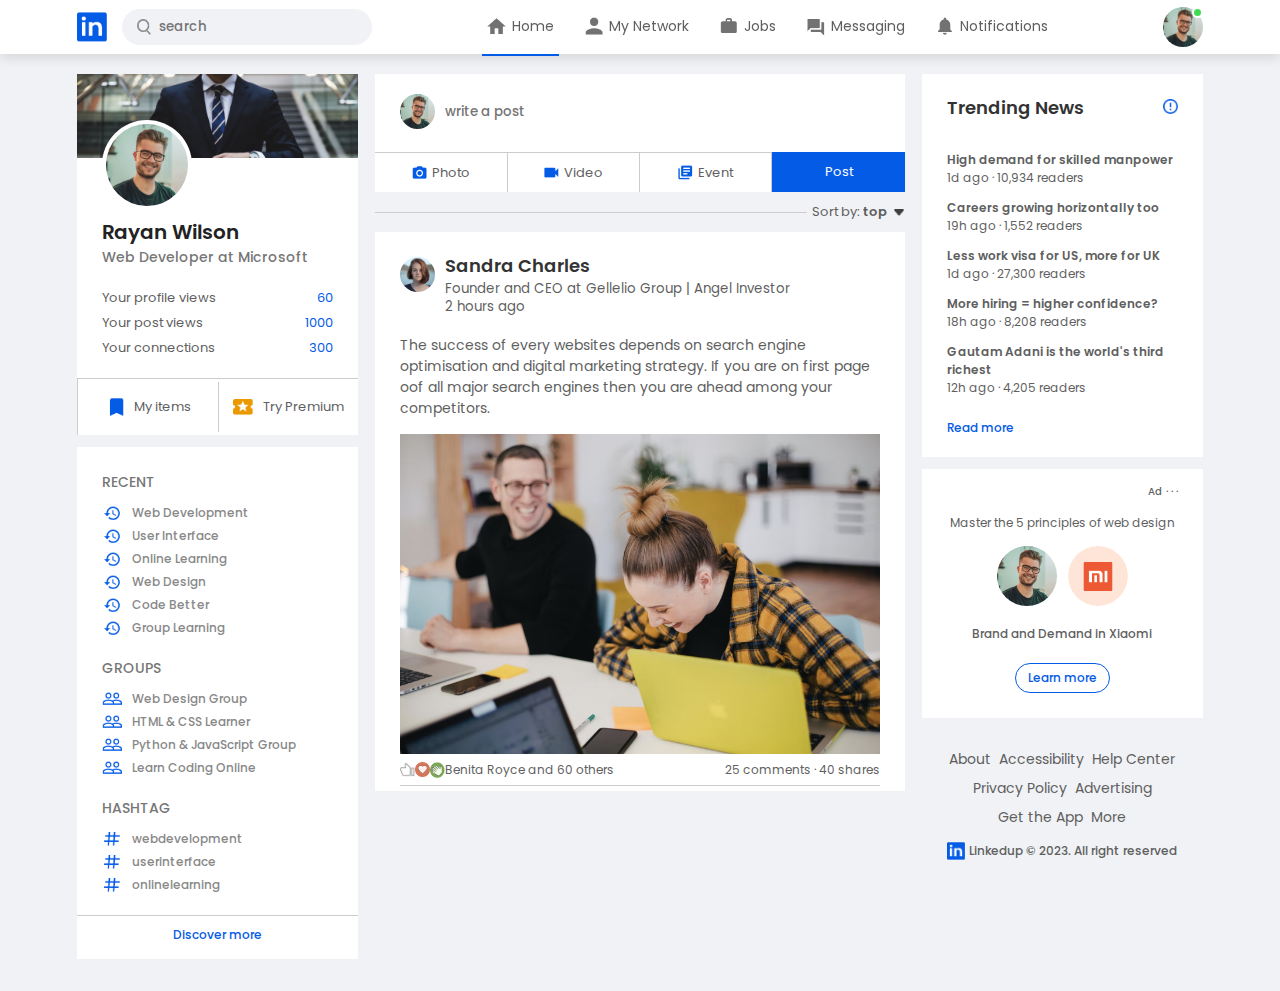
==== index.html @ 4fb8653b "contribute" ====
<!DOCTYPE html>
<html lang="en">
<head>
 <meta charset="UTF-8">
 <meta name="viewport" content="width=device-width, initial-scale=1.0">
 <link rel="stylesheet" href="/css/style.css">
 <link rel="preconnect" href="https://fonts.googleapis.com">
<link rel="preconnect" href="https://fonts.gstatic.com" crossorigin>
<link href="https://fonts.googleapis.com/css2?family=Poppins:wght@200;300;400;600;700&display=swap" rel="stylesheet">
 <title>Linkedin-Clone</title>
</head>
<body>
 <!-- || Nav Start -->
 <nav class="navbar">
  <div class="navbar-left">
   <a href="index.html" class="logo"><img src="/images/logo.png"></a>

   <div class="search-box">
    <img src="/images/search.png">
    <input type="text" placeholder="search">
   </div>

  </div>
  <div class="navbar-center">
   <ul>
    <li><a href="#" class="active-link"><img src="/images/home.png"><span>Home</span></a></li>
    <li><a href="#"><img src="/images/network.png"><span>My Network</span></a></li>
    <li><a href="#"><img src="/images/jobs.png"><span>Jobs</span></a></li>
    <li><a href="#"><img src="/images/message.png"><span>Messaging</span></a></li>
    <li><a href="#"><img src="/images/notification.png"><span>Notifications</span></a></li>
   </ul>
  </div>
  <div class="navbar-right">
   <div class="online">
    <img src="/images/user-1.png" class="nav-profile-img">
   </div>
  </div>
 </nav>
 <!-- || Navbar close -->


 <!-- || container start -->
 <div class="container">

  <!-- || left-sidebar -->
  <div class="left-sidebar">
   <div class="sidebar-profile-box">
    <img src="/images/cover-pic.png" width="100%">
    <div class="sidebar-profile-info">
     <img src="/images/user-1.png">
     <h1>Rayan Wilson</h1>
     <h3>Web Developer at Microsoft</h3>
     <ul>
      <li>Your profile views<span>60</span></li>
      <li>Your post views<span>1000</span></li>
      <li>Your connections<span>300</span></li>
     </ul>
    </div>

    <div class="sidebar-profile-link">
     <a href="#"><img src="/images/items.png">My items</a>
     <a href="#"><img src="/images/premium.png">Try Premium</a>
    </div>

   </div>

   <div class="sidebar-activity">
    <h3>RECENT</h3>
    <a href="#"><img src="/images/recent.png">Web Development</a>
    <a href="#"><img src="/images/recent.png">User Interface</a>
    <a href="#"><img src="/images/recent.png">Online Learning</a>
    <a href="#"><img src="/images/recent.png">Web Design</a>
    <a href="#"><img src="/images/recent.png">Code Better</a>
    <a href="#"><img src="/images/recent.png">Group Learning</a>
    <h3>GROUPS</h3>
    <a href="#"><img src="/images/group.png">Web Design Group</a>
    <a href="#"><img src="/images/group.png">HTML & CSS Learner</a>
    <a href="#"><img src="/images/group.png">Python & JavaScript Group</a>
    <a href="#"><img src="/images/group.png">Learn Coding Online</a>
    <h3>HASHTAG</h3>
    <a href="#"><img src="/images/hashtag.png">webdevelopment</a>
    <a href="#"><img src="/images/hashtag.png">userinterface</a>
    <a href="#"><img src="/images/hashtag.png">onlinelearning</a>
    <div class="discover-more-link">
     <a href="#">Discover more</a>
    </div>
   </div>



  </div>

  <!-- || main-content -->
  <div class="main-content">

   <div class="create-post">
    <div class="create-post-input">
     <img src="/images/user-1.png">
     <textarea rows="2" placeholder="write a post"></textarea>
    </div>
    <div class="create-post-links">
     <li><img src="/images/photo.png">Photo</li>
     <li><img src="/images/video.png">Video</li>
     <li><img src="/images/event.png">Event</li>
     <li>Post</li>
    </div>
   </div>
   <div class="sort-by">
    <hr>
    <p>Sort by: <span>top <img src="/images/down-arrow.png" alt=""></span></p>
   </div>

   <div class="post">
    <div class="post-author">
     <img src="/images/user-3.png">
     <div>
      <h1>Sandra Charles</h1>
      <small>Founder and CEO at Gellelio Group | Angel Investor</small>
      <small>2 hours ago</small>
     </div>
    </div>
    <p>The success of every websites depends on search engine optimisation and digital marketing strategy. If you are on first page oof all major search engines then you are ahead among your competitors.</p>
    <img src="/images/post-image-1.png" width="100%">

    <div class="post-stats">
     <div>
      <img src="/images/thumbsup.png">
      <img src="/images/love.png">
      <img src="/images/clap.png">
      <span class="liked-users">Benita Royce and 60 others</span>
     </div>
     <div>
      <span>25 comments &middot; 40 shares</span>
     </div>
    </div>

   </div>


  </div>

  <!-- || right-sidebar -->
  <div class="right-sidebar">
   <div class="sidebar-news">
    <img src="/images/more.png" class="info-icon">
    <h3>Trending News</h3>
    <a href="#">High demand for skilled manpower</a>
    <span>1d ago &middot; 10,934 readers</span>

    <a href="#">Careers growing horizontally too</a>
    <span>19h ago &middot; 1,552 readers</span>

    <a href="#">Less work visa for US, more for UK</a>
    <span>1d ago &middot; 27,300 readers</span>

    <a href="#">More hiring = higher confidence?</a>
    <span>18h ago &middot; 8,208 readers</span>

    <a href="#">Gautam Adani is the world's third richest</a>
    <span>12h ago &middot; 4,205 readers</span>
    <a href="#" class="read-more-link">Read more</a>
   </div>

   <div class="sidebar-ad">
    <small>Ad &middot; &middot; &middot;</small>
    <p>Master the 5 principles of web design</p>
    <div>
     <img src="/images/user-1.png">
     <img src="/images/mi-logo.png">
    </div>
    <b>Brand and Demand in Xiaomi</b>
    <a href="#" class="ad-link">Learn more</a>
   </div>

   <div class="sidebar-useful-links">
    <a href="#">About</a>
    <a href="#">Accessibility</a>
    <a href="#">Help Center</a>
    <a href="#">Privacy Policy</a>
    <a href="#">Advertising</a>
    <a href="#">Get the App</a>
    <a href="#">More</a>

    <div class="copyright-msg">
     <img src="/images/logo.png">
     <p>Linkedup &#169; 2023. All right reserved</p>
    </div>

   </div>

  </div>
 </div>









</body>
</html>
---- css/style.css ----
* {
  margin: 0;
  padding: 0;
  box-sizing: border-box;
  font-family: "poppins", sans-serif;
}

body {
  background: #f0f2f5;
  color: #5f5f5f;
}

a {
  text-decoration: none;
  color: #5f5f5f;
}

/* || navbar start*/
.navbar {
  display: flex;
  align-items: center;
  justify-content: space-between;
  background: #fff;
  padding: 6px 6%;
  position: sticky;
  top: 0;
  z-index: 100;
  box-shadow: 0 5px 10px rgba(0, 0, 0, 0.1);
}

.logo img {
  width: 30px;
  margin-right: 15px;
  display: block;
}

.navbar-center ul li {
  list-style: none;
  display: inline-flex;
}

.navbar-center ul li a {
  display: flex;
  align-items: center;
  font-size: 14px;
  margin: 5px 8px;
  padding-right: 5px;
  position: relative;
}

.navbar-center ul li a img {
  width: 30px;
}

.navbar-center ul li a::after {
  content: "";
  width: 0;
  height: 2px;
  background: #045be6;
  position: absolute;
  bottom: -15px;
  transition: width 0.3s;
}

.navbar-center ul li a:hover::after,
.navbar-center ul li a.active-link::after {
  width: 100%;
}

.nav-profile-img {
  width: 40px;
  border-radius: 50%;
  display: block;
  cursor: pointer;
  position: relative;
}

.online {
  position: relative;
}

.online::after {
  content: "";
  width: 7px;
  height: 7px;
  border: 2px solid #fff;
  border-radius: 50%;
  right: 0;
  top: 0;
  background: #41db51;
  position: absolute;
}

/* || search */
.search-box {
  background: #f0f2f5;
  width: 250px;
  border-radius: 20px;
  display: flex;
  align-items: center;
  padding: 0 15px;
}

.navbar-left {
  display: flex;
  align-items: center;
}

.search-box img {
  width: 14px;
}

.search-box input {
  width: 100%;
  border: 0;
  outline: none;
  background: transparent;
  padding: 8px;
}
/* || Navbar end*/

/* || container */
.container {
  padding: 20px 6%;
  display: flex;
  flex-wrap: wrap;
  justify-content: space-between;
}

/* || left-sidebar */
.left-sidebar {
  flex-basis: 25%;
  align-self: flex-start;
}

.sidebar-profile-box {
  background: #fff;
}

.sidebar-profile-info {
  padding: 0 25px;
}

.sidebar-profile-info img {
  width: 90px;
  border-radius: 50%;
  background: #fff;
  padding: 4px;
  margin-top: -45px;
}

.sidebar-profile-info h1 {
  font-size: 20px;
  font-weight: 600;
  color: #222;
}

.sidebar-profile-info h3 {
  font-size: 14px;
  font-weight: 500;
  color: #777;
}

.sidebar-profile-info ul {
  list-style: none;
  margin: 20px 0;
}

.sidebar-profile-info ul li {
  width: 100%;
  margin: 5px 0;
  font-size: 13px;
}

.sidebar-profile-info ul li span {
  float: right;
  color: #045be6;
}

.sidebar-profile-link {
  display: flex;
  align-items: center;
  border-top: 1px solid #ccc;
}

.sidebar-profile-link a {
  flex-basis: 50%;
  display: flex;
  align-items: center;
  justify-content: center;
  padding: 15px 0;
  font-size: 13px;
  border-left: 1px solid #ccc;
}

.sidebar-profile-link a::after {
  border-left: 0;
}

.sidebar-profile-link a img {
  width: 20px;
  margin-right: 10px;
}

.sidebar-activity {
  background: #fff;
  padding: 5px 25px;
  margin: 12px 0;
}

.sidebar-activity h3 {
  color: #777;
  font-size: 14px;
  font-weight: 500;
  margin: 20px 0 10px;
}

.sidebar-activity a {
  display: flex;
  align-items: center;
  font-size: 12px;
  font-weight: 500;
  color: #888;
  margin: 3px 0;
}

.sidebar-activity a img {
  width: 20px;
  margin-right: 10px;
}

.discover-more-link {
  border-top: 1px solid #ccc;
  text-align: center;
  margin-top: 20px;
  margin-left: -25px;
  margin-right: -25px;
}

.discover-more-link a {
  color: #045be6;
  display: inline-block;
  margin: 10px 0;
}

/* || right-sidebar */
.right-sidebar {
  flex-basis: 25%;
  align-self: flex-start;
}

.sidebar-news {
  background: #fff;
  padding: 10PX 25PX;
}

.info-icon {
  width: 15px;
  float: right;
  margin-top: 15px;
}

.sidebar-news h3 {
  font-size: 18px;
  font-weight: 600;
  color: #333;
  margin: 10px 0 30px;
}

.sidebar-news a {
  display: block;
  font-size: 12px;
  font-weight: 600;
  margin-top: 10px;
  margin-bottom: -5px;
}

.sidebar-news span {
  font-size: 12px;
}

.sidebar-news .read-more-link {
  color: #045be6;
  font-weight: 500;
  margin: 20px 0 10px;
}

.sidebar-ad {
  background: #fff;
  padding: 15px 25px;
  text-align: center;
  margin: 12px 0;
  font-size: 12px;
}

.sidebar-ad img {
  width: 60px;
  border-radius: 50%;
  margin: 4px;
}
.sidebar-ad small {
  float: right;
  font-weight: 500;
}

.sidebar-ad p {
  margin-top: 30px;
  margin-bottom: 10px;
}
.sidebar-ad b {
  display: block;
  font-weight: 500;
  margin-top: 10px;
}

.ad-link {
  display: inline-block;
  border: 1px solid #045be6;
  border-radius: 30px;
  padding: 5px 12px;
  color: #045be6;
  font-weight: 500;
  margin: 20px auto 10px;
}

.ad-link:hover {
  color: #fff;
  border: none;
  outline: 0;
  background: #045be6;
}

.sidebar-useful-links {
  padding: 15px 25px;
  text-align: center;
}

.sidebar-useful-links a {
  display: inline-block;
  font-size: 14px;
  margin: 4px 2px;
}

.copyright-msg {
  display: flex;
  align-items: center;
  justify-content: center;
  font-size: 12px;
  margin-top: 10px;
  font-weight: 500;
}

.copyright-msg img {
  width: 18px;
  margin-right: 4px;
}


/* ||main-content */
.main-content {
  flex-basis: 47%;
}

.create-post {
  background: #fff;
}

.create-post-input {
  padding: 20px 25px 10px;
  display: flex;
  align-items: flex-start;
}

.create-post-input img {
  width:35px;
  border-radius: 50%;
  margin-right: 10px;
}

.create-post-input textarea {
  width: 100%;
  border: 0;
  outline: 0;
  resize: none;
  background: transparent;
  margin-top: 8px;
}

::placeholder {
  font-weight: 500;
}

.create-post-links {
  display: flex;
  align-items: flex-start;
}

.create-post-links li {
  list-style: none;
  border-top: 1px solid #ccc;
  border-right: 1px solid #ccc;
  flex-basis: 25%;
  height: 40px;
  font-size: 13px;
  display: flex;
  align-items: center;
  justify-content: center;
  cursor: pointer;
}

.create-post-links li img {
  width: 15px;
  margin-right: 5px;
}

.create-post-links li:last-child {
  background: #045be6;
  color: #fff;
  border-top: 0;
  border-right: 0;
}

.sort-by {
  display: flex;
  align-items: center;
  margin: 10px 0;
}

.sort-by hr {
  flex: 1;
  border: 0;
  height: 1px;
  background-color: #ccc;
}

.sort-by p {
  font-size: 13px;
  padding-left: 5px;
}

.sort-by p span {
  font-weight: 600;
  cursor: pointer;
}

.sort-by p span img {
  width: 12px;
  margin-left: 3px;
}

.post {
  background: #fff;
  padding: 20px 25px 5px;
  margin: 5px 0;
}

.post-author {
  display: flex;
  align-items: flex-start;
  margin-bottom: 20px;
}

.post-author img {
  width: 35px;
  border-radius: 50%;
  margin-right: 10px;
  margin-top: 5px;
}

.post-author h1 {
  font-size: 18px;
  font-weight: 600;
  color: #333;
}

.post-author small {
  display: block;
  margin-bottom: -2px;
}

.post p {
  font-size: 14px;
  margin-bottom: 15px;
}

.post-stats {
  display: flex;
  flex-wrap: wrap;
  align-items: center;
  justify-content: space-between;
  font-size: 12px;
  border-bottom: 1px solid #ccc;
  padding-bottom: 6px;
}

.post-stats div {
  display: flex;
  align-items: center;
}

.post-stats img {
  width: 15px;
}
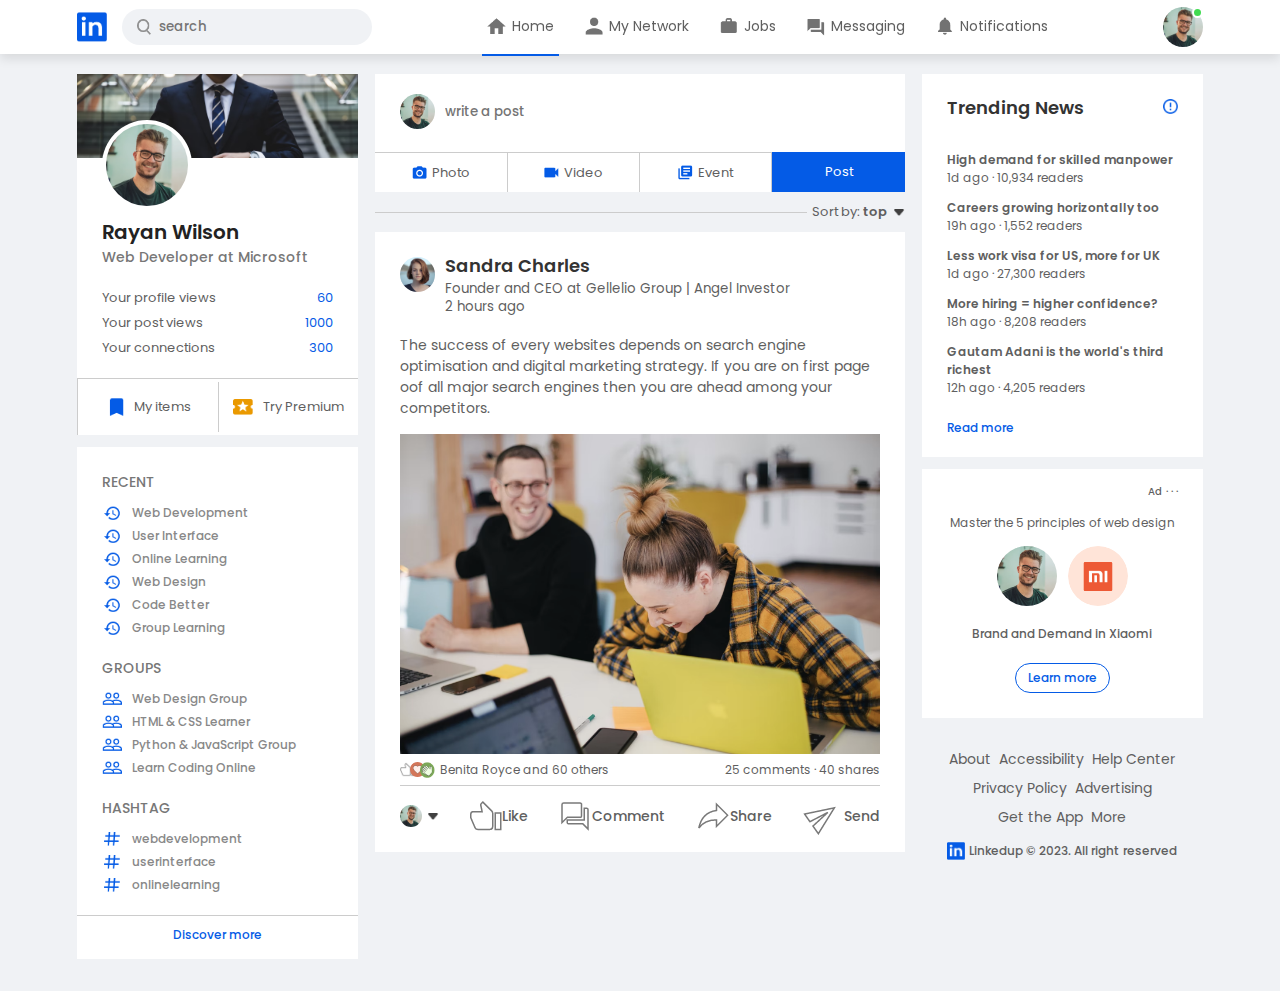
==== commit 4ba1eb02: "commit" ====
--- a/index.html
+++ b/index.html
@@ -134,6 +134,29 @@
      </div>
     </div>
 
+    <div class="post-activity">
+     <div>
+      <img src="/images/user-1.png" class="post-activity-user-icon">
+      <img src="/images/down-arrow.png" class="post-activity-arrow-icon">
+     </div>
+     <div class="post-activity-link">
+      <img src="/images/like.png">
+      <span>Like</span>
+     </div>
+     <div class="post-activity-link">
+      <img src="/images/comment.png">
+      <span>Comment</span>
+     </div class="post-activity-link">
+     <div>
+      <img src="/images/share.png">
+      <span>Share</span>
+     </div>
+     <div class="post-activity-link">
+      <img src="/images/send.png">
+      <span>Send</span>
+     </div>
+    </div>
+
    </div>
 
 
--- a/css/style.css
+++ b/css/style.css
@@ -500,4 +500,37 @@
 
 .post-stats img {
   width: 15px;
-}
+  margin-right: -5px;
+}
+
+.liked-users {
+  margin-left: 10px;
+}
+
+.post-activity {
+  display: flex;  
+  align-items: center;
+  justify-content: space-between;
+  padding: 10px 0;
+  font-size: 14px;
+  font-weight: 500;
+}
+
+.post-activity div {
+  display: flex; 
+  align-items: center;
+}
+
+.post-activity-user-icon {
+  width: 22px;
+  border-radius: 50%;
+}
+
+.post-activity-arrow-icon {
+  width: 12px;
+  margin-left: 5px;
+}
+
+.post-activity-link {
+  
+}
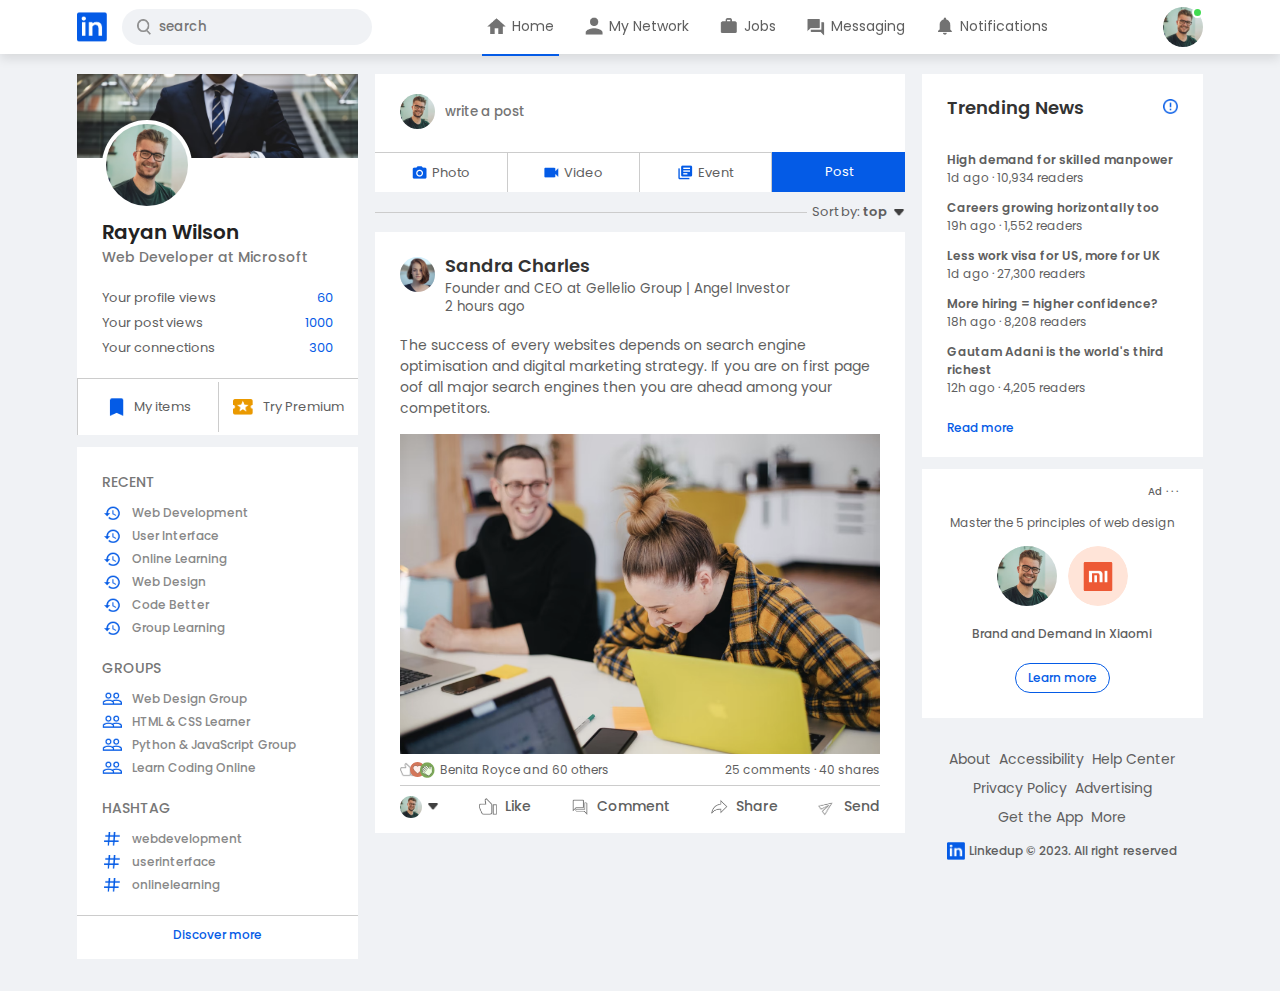
==== commit 70d5466b: "commit" ====
--- a/index.html
+++ b/index.html
@@ -1,226 +1,240 @@
 <!DOCTYPE html>
 <html lang="en">
-<head>
- <meta charset="UTF-8">
- <meta name="viewport" content="width=device-width, initial-scale=1.0">
- <link rel="stylesheet" href="/css/style.css">
- <link rel="preconnect" href="https://fonts.googleapis.com">
-<link rel="preconnect" href="https://fonts.gstatic.com" crossorigin>
-<link href="https://fonts.googleapis.com/css2?family=Poppins:wght@200;300;400;600;700&display=swap" rel="stylesheet">
- <title>Linkedin-Clone</title>
-</head>
-<body>
- <!-- || Nav Start -->
- <nav class="navbar">
-  <div class="navbar-left">
-   <a href="index.html" class="logo"><img src="/images/logo.png"></a>
-
-   <div class="search-box">
-    <img src="/images/search.png">
-    <input type="text" placeholder="search">
-   </div>
-
-  </div>
-  <div class="navbar-center">
-   <ul>
-    <li><a href="#" class="active-link"><img src="/images/home.png"><span>Home</span></a></li>
-    <li><a href="#"><img src="/images/network.png"><span>My Network</span></a></li>
-    <li><a href="#"><img src="/images/jobs.png"><span>Jobs</span></a></li>
-    <li><a href="#"><img src="/images/message.png"><span>Messaging</span></a></li>
-    <li><a href="#"><img src="/images/notification.png"><span>Notifications</span></a></li>
-   </ul>
-  </div>
-  <div class="navbar-right">
-   <div class="online">
-    <img src="/images/user-1.png" class="nav-profile-img">
-   </div>
-  </div>
- </nav>
- <!-- || Navbar close -->
-
-
- <!-- || container start -->
- <div class="container">
-
-  <!-- || left-sidebar -->
-  <div class="left-sidebar">
-   <div class="sidebar-profile-box">
-    <img src="/images/cover-pic.png" width="100%">
-    <div class="sidebar-profile-info">
-     <img src="/images/user-1.png">
-     <h1>Rayan Wilson</h1>
-     <h3>Web Developer at Microsoft</h3>
-     <ul>
-      <li>Your profile views<span>60</span></li>
-      <li>Your post views<span>1000</span></li>
-      <li>Your connections<span>300</span></li>
-     </ul>
+  <head>
+    <meta charset="UTF-8" />
+    <meta name="viewport" content="width=device-width, initial-scale=1.0" />
+    <link rel="stylesheet" href="/css/style.css" />
+    <link rel="preconnect" href="https://fonts.googleapis.com" />
+    <link rel="preconnect" href="https://fonts.gstatic.com" crossorigin />
+    <link
+      href="https://fonts.googleapis.com/css2?family=Poppins:wght@200;300;400;600;700&display=swap"
+      rel="stylesheet"
+    />
+    <title>Linkedin-Clone</title>
+  </head>
+  <body>
+    <!-- || Nav Start -->
+    <nav class="navbar">
+      <div class="navbar-left">
+        <a href="index.html" class="logo"><img src="/images/logo.png" /></a>
+
+        <div class="search-box">
+          <img src="/images/search.png" />
+          <input type="text" placeholder="search" />
+        </div>
+      </div>
+      <div class="navbar-center">
+        <ul>
+          <li>
+            <a href="#" class="active-link"
+              ><img src="/images/home.png" /><span>Home</span></a
+            >
+          </li>
+          <li>
+            <a href="#"
+              ><img src="/images/network.png" /><span>My Network</span></a
+            >
+          </li>
+          <li>
+            <a href="#"><img src="/images/jobs.png" /><span>Jobs</span></a>
+          </li>
+          <li>
+            <a href="#"
+              ><img src="/images/message.png" /><span>Messaging</span></a
+            >
+          </li>
+          <li>
+            <a href="#"
+              ><img src="/images/notification.png" /><span
+                >Notifications</span
+              ></a
+            >
+          </li>
+        </ul>
+      </div>
+      <div class="navbar-right">
+        <div class="online">
+          <img src="/images/user-1.png" class="nav-profile-img" />
+        </div>
+      </div>
+    </nav>
+    <!-- || Navbar close -->
+
+    <!-- || container start -->
+    <div class="container">
+      <!-- || left-sidebar -->
+      <div class="left-sidebar">
+        <div class="sidebar-profile-box">
+          <img src="/images/cover-pic.png" width="100%" />
+          <div class="sidebar-profile-info">
+            <img src="/images/user-1.png" />
+            <h1>Rayan Wilson</h1>
+            <h3>Web Developer at Microsoft</h3>
+            <ul>
+              <li>Your profile views<span>60</span></li>
+              <li>Your post views<span>1000</span></li>
+              <li>Your connections<span>300</span></li>
+            </ul>
+          </div>
+
+          <div class="sidebar-profile-link">
+            <a href="#"><img src="/images/items.png" />My items</a>
+            <a href="#"><img src="/images/premium.png" />Try Premium</a>
+          </div>
+        </div>
+
+        <div class="sidebar-activity">
+          <h3>RECENT</h3>
+          <a href="#"><img src="/images/recent.png" />Web Development</a>
+          <a href="#"><img src="/images/recent.png" />User Interface</a>
+          <a href="#"><img src="/images/recent.png" />Online Learning</a>
+          <a href="#"><img src="/images/recent.png" />Web Design</a>
+          <a href="#"><img src="/images/recent.png" />Code Better</a>
+          <a href="#"><img src="/images/recent.png" />Group Learning</a>
+          <h3>GROUPS</h3>
+          <a href="#"><img src="/images/group.png" />Web Design Group</a>
+          <a href="#"><img src="/images/group.png" />HTML & CSS Learner</a>
+          <a href="#"
+            ><img src="/images/group.png" />Python & JavaScript Group</a
+          >
+          <a href="#"><img src="/images/group.png" />Learn Coding Online</a>
+          <h3>HASHTAG</h3>
+          <a href="#"><img src="/images/hashtag.png" />webdevelopment</a>
+          <a href="#"><img src="/images/hashtag.png" />userinterface</a>
+          <a href="#"><img src="/images/hashtag.png" />onlinelearning</a>
+          <div class="discover-more-link">
+            <a href="#">Discover more</a>
+          </div>
+        </div>
+      </div>
+
+      <!-- || main-content -->
+      <div class="main-content">
+        <div class="create-post">
+          <div class="create-post-input">
+            <img src="/images/user-1.png" />
+            <textarea rows="2" placeholder="write a post"></textarea>
+          </div>
+          <div class="create-post-links">
+            <li><img src="/images/photo.png" />Photo</li>
+            <li><img src="/images/video.png" />Video</li>
+            <li><img src="/images/event.png" />Event</li>
+            <li>Post</li>
+          </div>
+        </div>
+        <div class="sort-by">
+          <hr />
+          <p>
+            Sort by:
+            <span>top <img src="/images/down-arrow.png" alt="" /></span>
+          </p>
+        </div>
+
+        <div class="post">
+          <div class="post-author">
+            <img src="/images/user-3.png" />
+            <div>
+              <h1>Sandra Charles</h1>
+              <small>Founder and CEO at Gellelio Group | Angel Investor</small>
+              <small>2 hours ago</small>
+            </div>
+          </div>
+          <p>
+            The success of every websites depends on search engine optimisation
+            and digital marketing strategy. If you are on first page oof all
+            major search engines then you are ahead among your competitors.
+          </p>
+          <img src="/images/post-image-1.png" width="100%" />
+
+          <div class="post-stats">
+            <div>
+              <img src="/images/thumbsup.png" />
+              <img src="/images/love.png" />
+              <img src="/images/clap.png" />
+              <span class="liked-users">Benita Royce and 60 others</span>
+            </div>
+            <div>
+              <span>25 comments &middot; 40 shares</span>
+            </div>
+          </div>
+
+          <div class="post-activity">
+            <div>
+              <img src="/images/user-1.png" class="post-activity-user-icon" />
+              <img
+                src="/images/down-arrow.png"
+                class="post-activity-arrow-icon"
+              />
+            </div>
+
+            <div class="post-activity-link">
+              <img src="/images/like.png" />
+              <span>Like</span>
+            </div>
+            <div class="post-activity-link">
+              <img src="/images/comment.png" />
+              <span>Comment</span>
+            </div>
+            <div class="post-activity-link">
+              <img src="/images/share.png" />
+              <span>Share</span>
+            </div>
+            <div class="post-activity-link">
+              <img src="/images/send.png" />
+              <span>Send</span>
+            </div>
+          </div>
+        </div>
+      </div>
+
+      <!-- || right-sidebar -->
+      <div class="right-sidebar">
+        <div class="sidebar-news">
+          <img src="/images/more.png" class="info-icon" />
+          <h3>Trending News</h3>
+          <a href="#">High demand for skilled manpower</a>
+          <span>1d ago &middot; 10,934 readers</span>
+
+          <a href="#">Careers growing horizontally too</a>
+          <span>19h ago &middot; 1,552 readers</span>
+
+          <a href="#">Less work visa for US, more for UK</a>
+          <span>1d ago &middot; 27,300 readers</span>
+
+          <a href="#">More hiring = higher confidence?</a>
+          <span>18h ago &middot; 8,208 readers</span>
+
+          <a href="#">Gautam Adani is the world's third richest</a>
+          <span>12h ago &middot; 4,205 readers</span>
+          <a href="#" class="read-more-link">Read more</a>
+        </div>
+
+        <div class="sidebar-ad">
+          <small>Ad &middot; &middot; &middot;</small>
+          <p>Master the 5 principles of web design</p>
+          <div>
+            <img src="/images/user-1.png" />
+            <img src="/images/mi-logo.png" />
+          </div>
+          <b>Brand and Demand in Xiaomi</b>
+          <a href="#" class="ad-link">Learn more</a>
+        </div>
+
+        <div class="sidebar-useful-links">
+          <a href="#">About</a>
+          <a href="#">Accessibility</a>
+          <a href="#">Help Center</a>
+          <a href="#">Privacy Policy</a>
+          <a href="#">Advertising</a>
+          <a href="#">Get the App</a>
+          <a href="#">More</a>
+
+          <div class="copyright-msg">
+            <img src="/images/logo.png" />
+            <p>Linkedup &#169; 2023. All right reserved</p>
+          </div>
+        </div>
+      </div>
     </div>
-
-    <div class="sidebar-profile-link">
-     <a href="#"><img src="/images/items.png">My items</a>
-     <a href="#"><img src="/images/premium.png">Try Premium</a>
-    </div>
-
-   </div>
-
-   <div class="sidebar-activity">
-    <h3>RECENT</h3>
-    <a href="#"><img src="/images/recent.png">Web Development</a>
-    <a href="#"><img src="/images/recent.png">User Interface</a>
-    <a href="#"><img src="/images/recent.png">Online Learning</a>
-    <a href="#"><img src="/images/recent.png">Web Design</a>
-    <a href="#"><img src="/images/recent.png">Code Better</a>
-    <a href="#"><img src="/images/recent.png">Group Learning</a>
-    <h3>GROUPS</h3>
-    <a href="#"><img src="/images/group.png">Web Design Group</a>
-    <a href="#"><img src="/images/group.png">HTML & CSS Learner</a>
-    <a href="#"><img src="/images/group.png">Python & JavaScript Group</a>
-    <a href="#"><img src="/images/group.png">Learn Coding Online</a>
-    <h3>HASHTAG</h3>
-    <a href="#"><img src="/images/hashtag.png">webdevelopment</a>
-    <a href="#"><img src="/images/hashtag.png">userinterface</a>
-    <a href="#"><img src="/images/hashtag.png">onlinelearning</a>
-    <div class="discover-more-link">
-     <a href="#">Discover more</a>
-    </div>
-   </div>
-
-
-
-  </div>
-
-  <!-- || main-content -->
-  <div class="main-content">
-
-   <div class="create-post">
-    <div class="create-post-input">
-     <img src="/images/user-1.png">
-     <textarea rows="2" placeholder="write a post"></textarea>
-    </div>
-    <div class="create-post-links">
-     <li><img src="/images/photo.png">Photo</li>
-     <li><img src="/images/video.png">Video</li>
-     <li><img src="/images/event.png">Event</li>
-     <li>Post</li>
-    </div>
-   </div>
-   <div class="sort-by">
-    <hr>
-    <p>Sort by: <span>top <img src="/images/down-arrow.png" alt=""></span></p>
-   </div>
-
-   <div class="post">
-    <div class="post-author">
-     <img src="/images/user-3.png">
-     <div>
-      <h1>Sandra Charles</h1>
-      <small>Founder and CEO at Gellelio Group | Angel Investor</small>
-      <small>2 hours ago</small>
-     </div>
-    </div>
-    <p>The success of every websites depends on search engine optimisation and digital marketing strategy. If you are on first page oof all major search engines then you are ahead among your competitors.</p>
-    <img src="/images/post-image-1.png" width="100%">
-
-    <div class="post-stats">
-     <div>
-      <img src="/images/thumbsup.png">
-      <img src="/images/love.png">
-      <img src="/images/clap.png">
-      <span class="liked-users">Benita Royce and 60 others</span>
-     </div>
-     <div>
-      <span>25 comments &middot; 40 shares</span>
-     </div>
-    </div>
-
-    <div class="post-activity">
-     <div>
-      <img src="/images/user-1.png" class="post-activity-user-icon">
-      <img src="/images/down-arrow.png" class="post-activity-arrow-icon">
-     </div>
-     <div class="post-activity-link">
-      <img src="/images/like.png">
-      <span>Like</span>
-     </div>
-     <div class="post-activity-link">
-      <img src="/images/comment.png">
-      <span>Comment</span>
-     </div class="post-activity-link">
-     <div>
-      <img src="/images/share.png">
-      <span>Share</span>
-     </div>
-     <div class="post-activity-link">
-      <img src="/images/send.png">
-      <span>Send</span>
-     </div>
-    </div>
-
-   </div>
-
-
-  </div>
-
-  <!-- || right-sidebar -->
-  <div class="right-sidebar">
-   <div class="sidebar-news">
-    <img src="/images/more.png" class="info-icon">
-    <h3>Trending News</h3>
-    <a href="#">High demand for skilled manpower</a>
-    <span>1d ago &middot; 10,934 readers</span>
-
-    <a href="#">Careers growing horizontally too</a>
-    <span>19h ago &middot; 1,552 readers</span>
-
-    <a href="#">Less work visa for US, more for UK</a>
-    <span>1d ago &middot; 27,300 readers</span>
-
-    <a href="#">More hiring = higher confidence?</a>
-    <span>18h ago &middot; 8,208 readers</span>
-
-    <a href="#">Gautam Adani is the world's third richest</a>
-    <span>12h ago &middot; 4,205 readers</span>
-    <a href="#" class="read-more-link">Read more</a>
-   </div>
-
-   <div class="sidebar-ad">
-    <small>Ad &middot; &middot; &middot;</small>
-    <p>Master the 5 principles of web design</p>
-    <div>
-     <img src="/images/user-1.png">
-     <img src="/images/mi-logo.png">
-    </div>
-    <b>Brand and Demand in Xiaomi</b>
-    <a href="#" class="ad-link">Learn more</a>
-   </div>
-
-   <div class="sidebar-useful-links">
-    <a href="#">About</a>
-    <a href="#">Accessibility</a>
-    <a href="#">Help Center</a>
-    <a href="#">Privacy Policy</a>
-    <a href="#">Advertising</a>
-    <a href="#">Get the App</a>
-    <a href="#">More</a>
-
-    <div class="copyright-msg">
-     <img src="/images/logo.png">
-     <p>Linkedup &#169; 2023. All right reserved</p>
-    </div>
-
-   </div>
-
-  </div>
- </div>
-
-
-
-
-
-
-
-
-
-</body>
-</html>+  </body>
+</html>
--- a/css/style.css
+++ b/css/style.css
@@ -531,6 +531,7 @@
   margin-left: 5px;
 }
 
-.post-activity-link {
-  
-}
+.post-activity-link img {
+  width: 18px;
+  margin-right: 8px;
+}
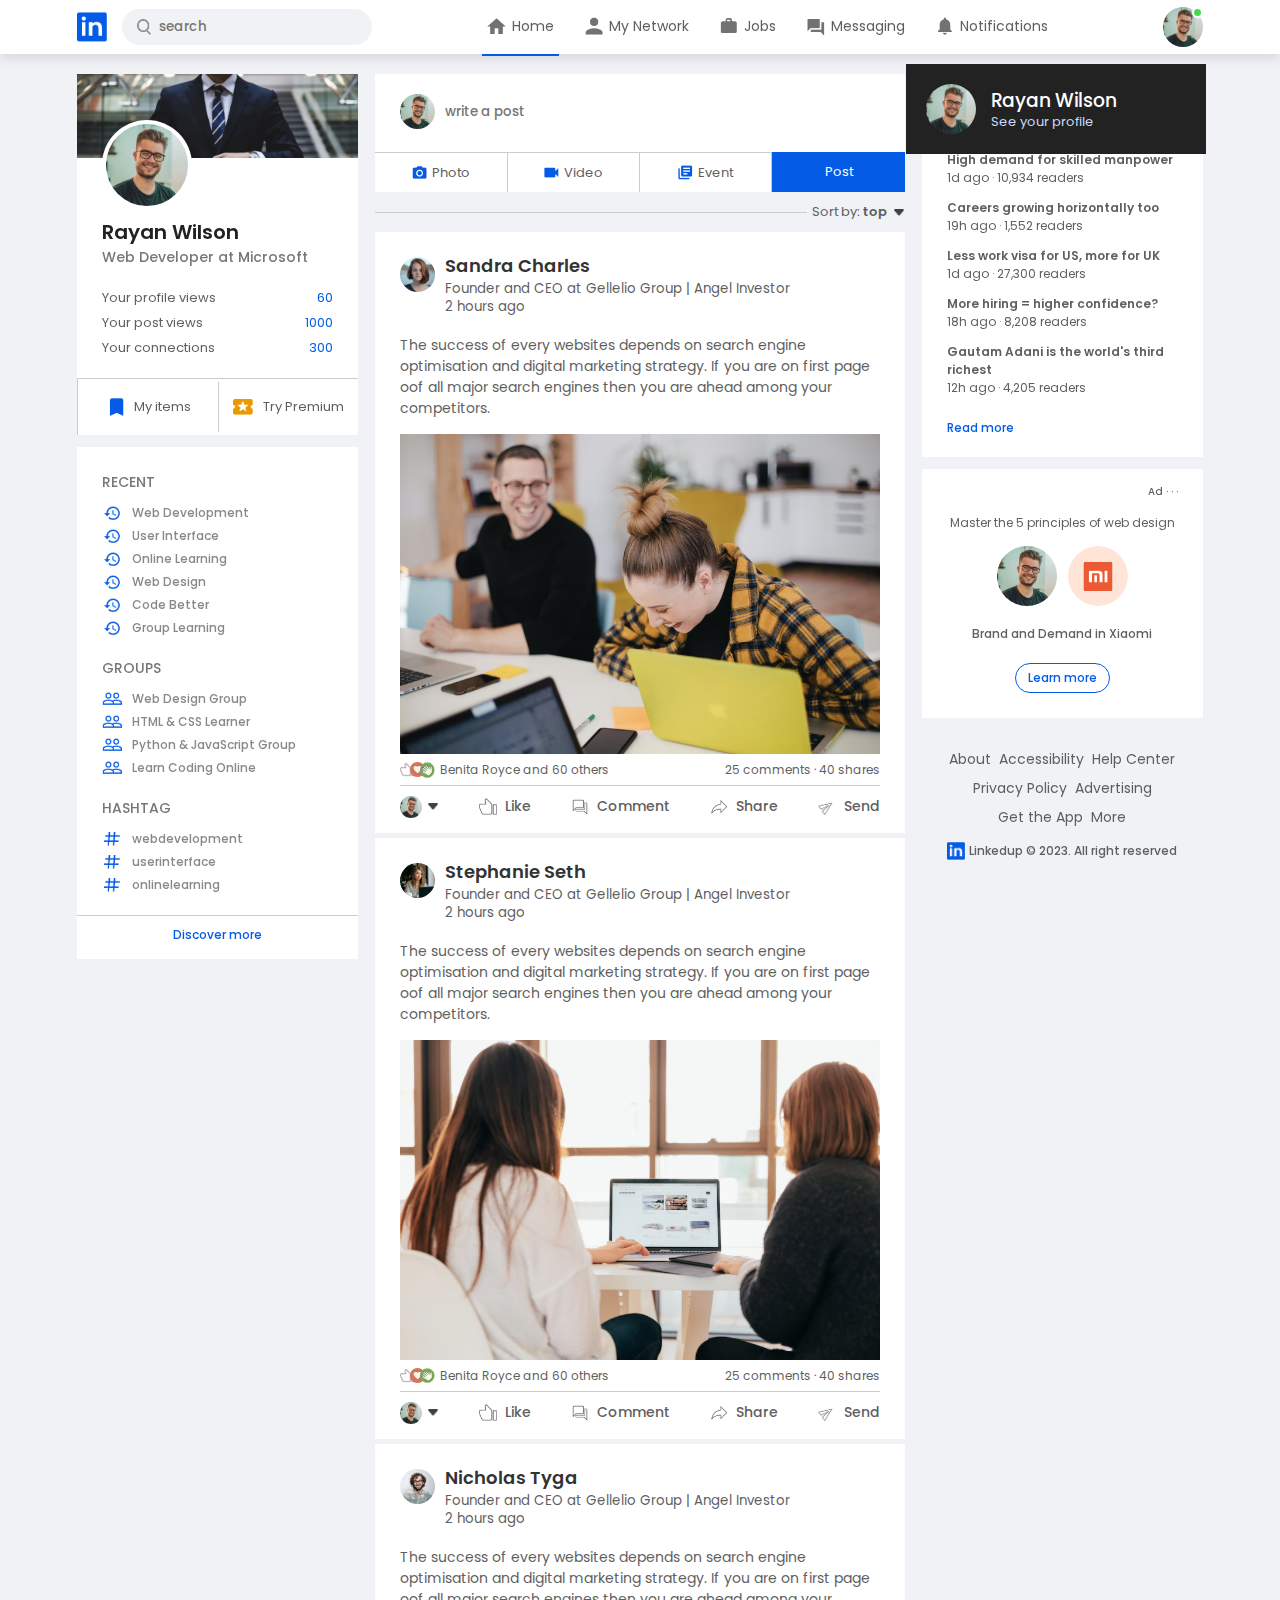
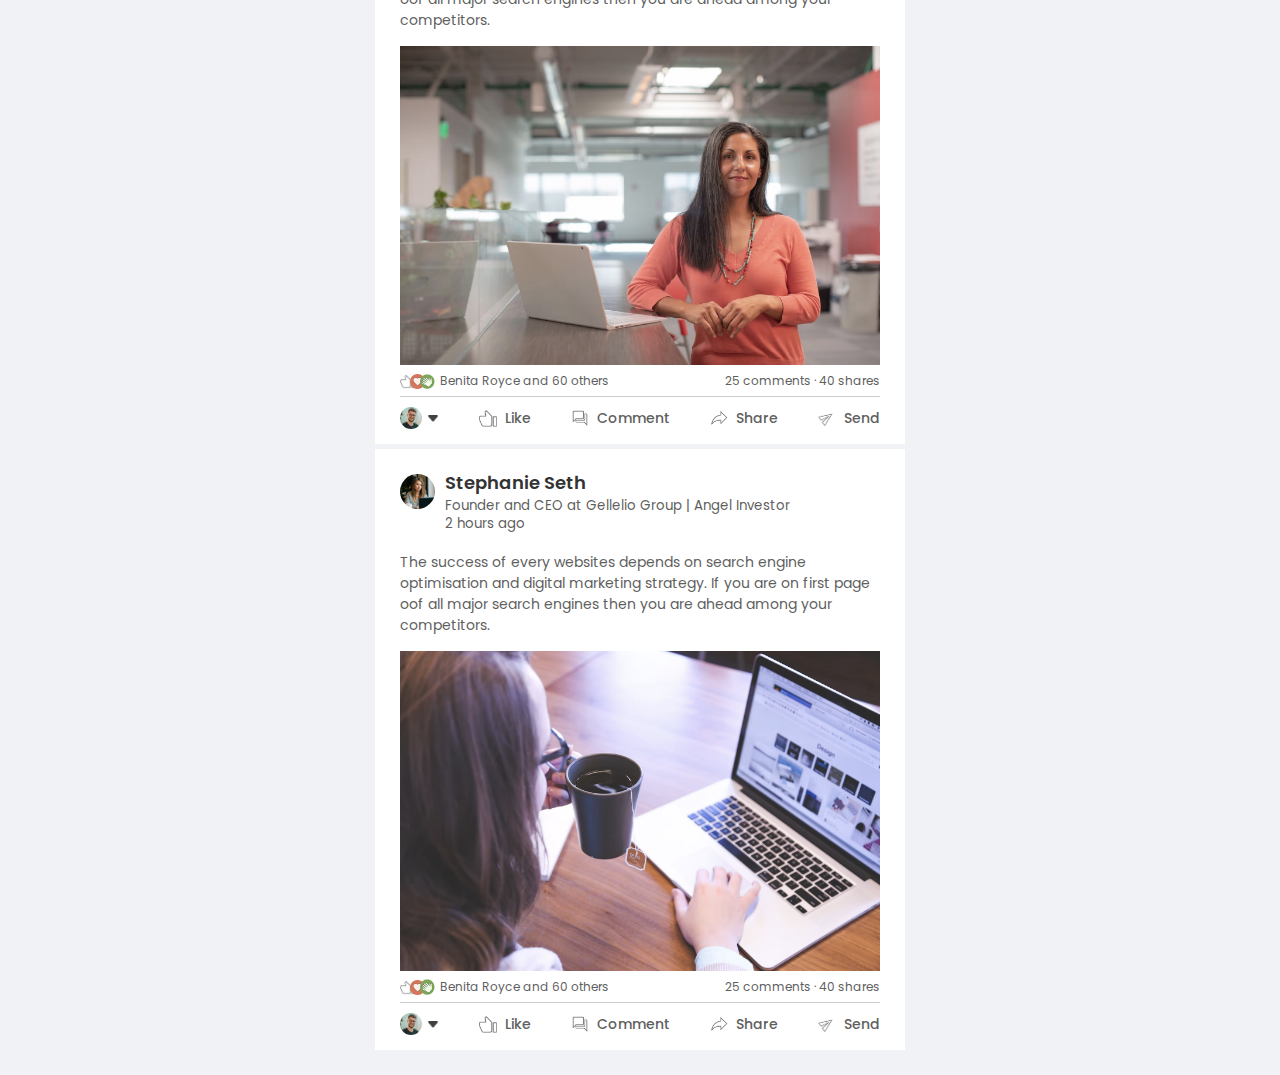
==== commit bcfa6054: "commit" ====
--- a/index.html
+++ b/index.html
@@ -57,6 +57,21 @@
           <img src="/images/user-1.png" class="nav-profile-img" />
         </div>
       </div>
+
+      <!-- || profile dropdown menu -->
+      <div class="profile-menu-wrap">
+       <div class="profile-menu">
+        <div class="user-info">
+         <img src="/images/user-1.png">
+         <div>
+          <h3>Rayan Wilson</h3>
+         <a href="#">See your profile</a>
+         </div>
+        </div>
+       </div>
+      </div>
+
+
     </nav>
     <!-- || Navbar close -->
 
@@ -185,6 +200,175 @@
             </div>
           </div>
         </div>
+
+        <div class="post">
+          <div class="post-author">
+            <img src="/images/user-4.png" />
+            <div>
+              <h1>Stephanie Seth</h1>
+              <small>Founder and CEO at Gellelio Group | Angel Investor</small>
+              <small>2 hours ago</small>
+            </div>
+          </div>
+          <p>
+            The success of every websites depends on search engine optimisation
+            and digital marketing strategy. If you are on first page oof all
+            major search engines then you are ahead among your competitors.
+          </p>
+          <img src="/images/post-image-2.png" width="100%" />
+
+          <div class="post-stats">
+            <div>
+              <img src="/images/thumbsup.png" />
+              <img src="/images/love.png" />
+              <img src="/images/clap.png" />
+              <span class="liked-users">Benita Royce and 60 others</span>
+            </div>
+            <div>
+              <span>25 comments &middot; 40 shares</span>
+            </div>
+          </div>
+
+          <div class="post-activity">
+            <div>
+              <img src="/images/user-1.png" class="post-activity-user-icon" />
+              <img
+                src="/images/down-arrow.png"
+                class="post-activity-arrow-icon"
+              />
+            </div>
+
+            <div class="post-activity-link">
+              <img src="/images/like.png" />
+              <span>Like</span>
+            </div>
+            <div class="post-activity-link">
+              <img src="/images/comment.png" />
+              <span>Comment</span>
+            </div>
+            <div class="post-activity-link">
+              <img src="/images/share.png" />
+              <span>Share</span>
+            </div>
+            <div class="post-activity-link">
+              <img src="/images/send.png" />
+              <span>Send</span>
+            </div>
+          </div>
+        </div>
+
+        <div class="post">
+          <div class="post-author">
+            <img src="/images/user-2.png" />
+            <div>
+              <h1>Nicholas Tyga</h1>
+              <small>Founder and CEO at Gellelio Group | Angel Investor</small>
+              <small>2 hours ago</small>
+            </div>
+          </div>
+          <p>
+            The success of every websites depends on search engine optimisation
+            and digital marketing strategy. If you are on first page oof all
+            major search engines then you are ahead among your competitors.
+          </p>
+          <img src="/images/post-image-3.png" width="100%" />
+
+          <div class="post-stats">
+            <div>
+              <img src="/images/thumbsup.png" />
+              <img src="/images/love.png" />
+              <img src="/images/clap.png" />
+              <span class="liked-users">Benita Royce and 60 others</span>
+            </div>
+            <div>
+              <span>25 comments &middot; 40 shares</span>
+            </div>
+          </div>
+
+          <div class="post-activity">
+            <div>
+              <img src="/images/user-1.png" class="post-activity-user-icon" />
+              <img
+                src="/images/down-arrow.png"
+                class="post-activity-arrow-icon"
+              />
+            </div>
+
+            <div class="post-activity-link">
+              <img src="/images/like.png" />
+              <span>Like</span>
+            </div>
+            <div class="post-activity-link">
+              <img src="/images/comment.png" />
+              <span>Comment</span>
+            </div>
+            <div class="post-activity-link">
+              <img src="/images/share.png" />
+              <span>Share</span>
+            </div>
+            <div class="post-activity-link">
+              <img src="/images/send.png" />
+              <span>Send</span>
+            </div>
+          </div>
+        </div>
+
+        <div class="post">
+          <div class="post-author">
+            <img src="/images/user-4.png" />
+            <div>
+              <h1>Stephanie Seth</h1>
+              <small>Founder and CEO at Gellelio Group | Angel Investor</small>
+              <small>2 hours ago</small>
+            </div>
+          </div>
+          <p>
+            The success of every websites depends on search engine optimisation
+            and digital marketing strategy. If you are on first page oof all
+            major search engines then you are ahead among your competitors.
+          </p>
+          <img src="/images/post-image-4.png" width="100%" />
+
+          <div class="post-stats">
+            <div>
+              <img src="/images/thumbsup.png" />
+              <img src="/images/love.png" />
+              <img src="/images/clap.png" />
+              <span class="liked-users">Benita Royce and 60 others</span>
+            </div>
+            <div>
+              <span>25 comments &middot; 40 shares</span>
+            </div>
+          </div>
+
+          <div class="post-activity">
+            <div>
+              <img src="/images/user-1.png" class="post-activity-user-icon" />
+              <img
+                src="/images/down-arrow.png"
+                class="post-activity-arrow-icon"
+              />
+            </div>
+
+            <div class="post-activity-link">
+              <img src="/images/like.png" />
+              <span>Like</span>
+            </div>
+            <div class="post-activity-link">
+              <img src="/images/comment.png" />
+              <span>Comment</span>
+            </div>
+            <div class="post-activity-link">
+              <img src="/images/share.png" />
+              <span>Share</span>
+            </div>
+            <div class="post-activity-link">
+              <img src="/images/send.png" />
+              <span>Send</span>
+            </div>
+          </div>
+        </div>
+
       </div>
 
       <!-- || right-sidebar -->
--- a/css/style.css
+++ b/css/style.css
@@ -129,6 +129,8 @@
 
 /* || left-sidebar */
 .left-sidebar {
+  position: sticky;
+  top: 73px;
   flex-basis: 25%;
   align-self: flex-start;
 }
@@ -245,6 +247,8 @@
 
 /* || right-sidebar */
 .right-sidebar {
+  position: sticky;
+  top: 73px;
   flex-basis: 25%;
   align-self: flex-start;
 }
@@ -535,3 +539,39 @@
   width: 18px;
   margin-right: 8px;
 }
+
+/* || profile dropdown menu */
+.profile-menu-wrap {
+  position: absolute;
+  top: 100%;
+  right: 5%;
+  width: 320px;
+}
+
+.profile-menu {
+  background: #222;
+  color: #fff;
+  padding: 20px;
+  margin: 10px;
+}
+
+.user-info {
+  display: flex;
+  align-items: center;
+}
+
+.user-info img {
+  width: 50px;
+  border-radius: 50%;
+  margin-right: 15px;
+}
+
+.user-info h3 {
+  font-weight: 500;
+  margin-bottom: -7px;
+}
+
+.user-info a{
+  color: #c9dbf8;
+  font-size: 13px;
+}
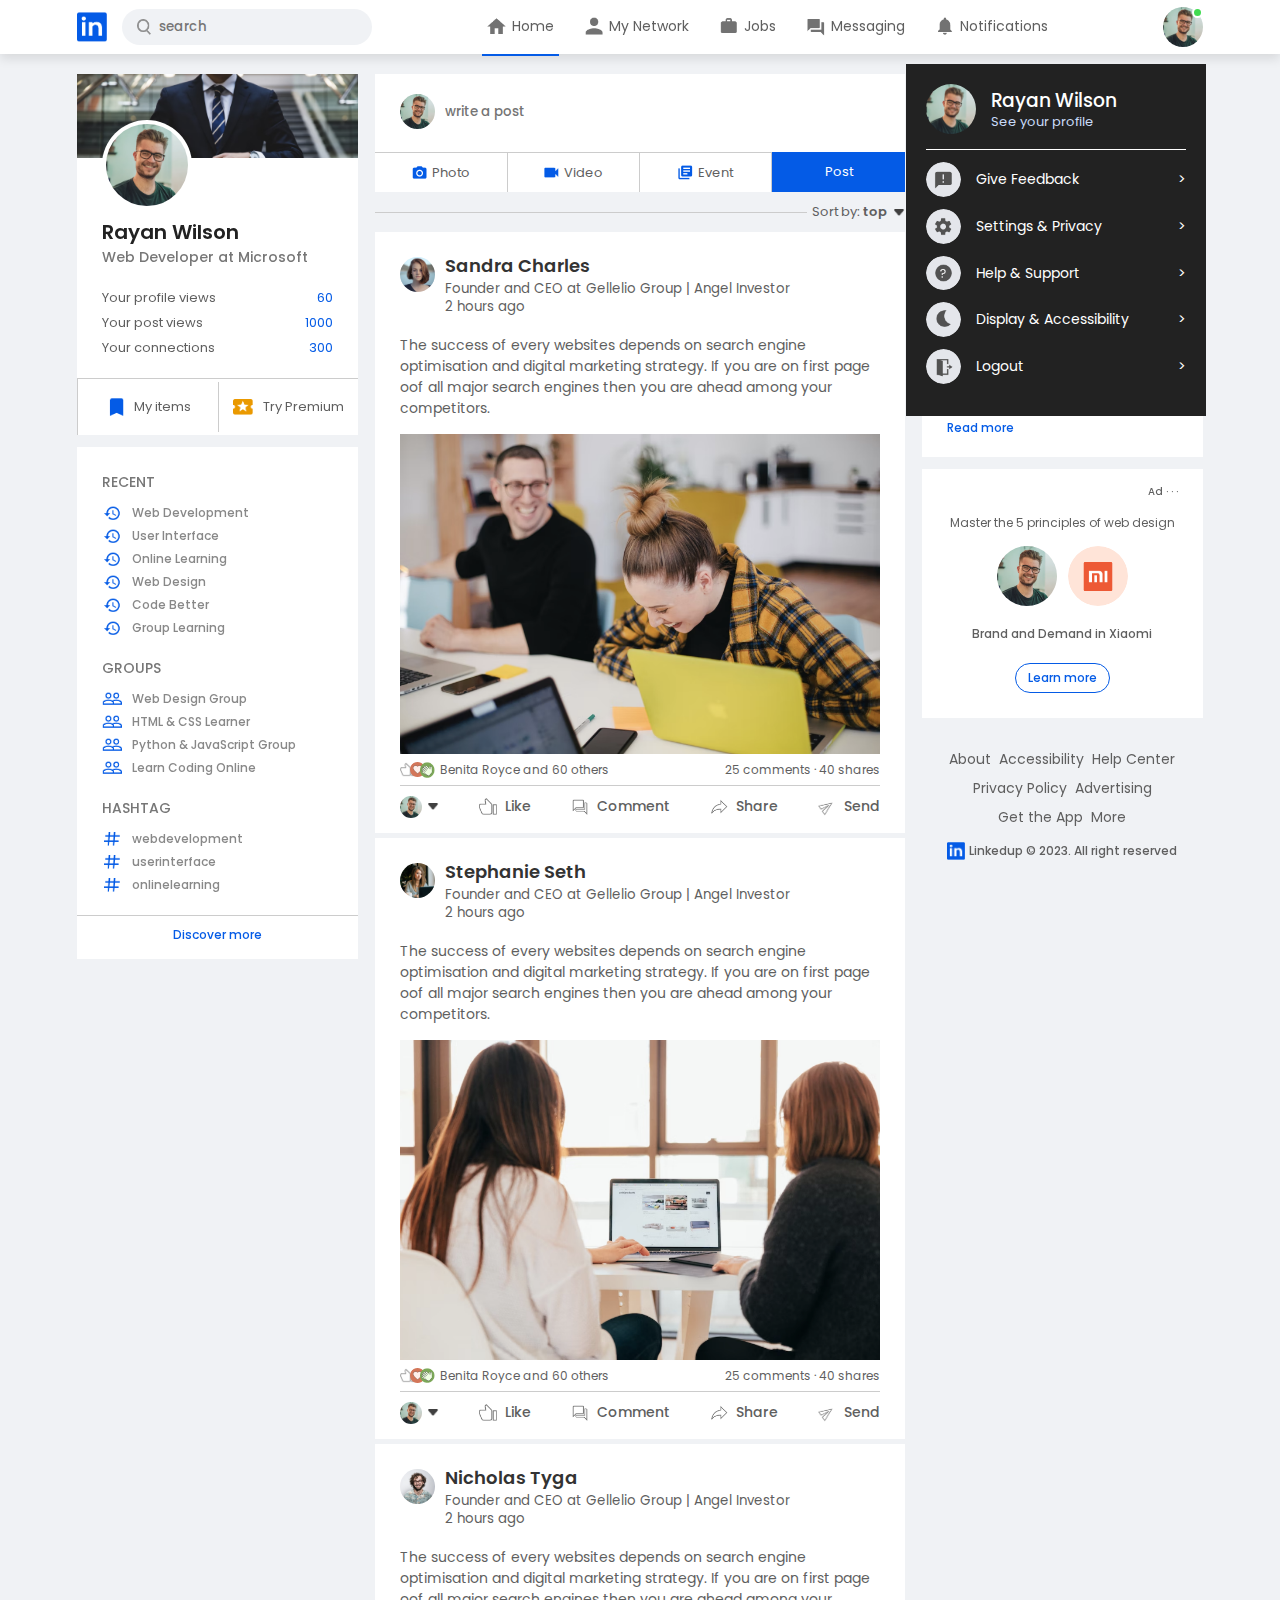
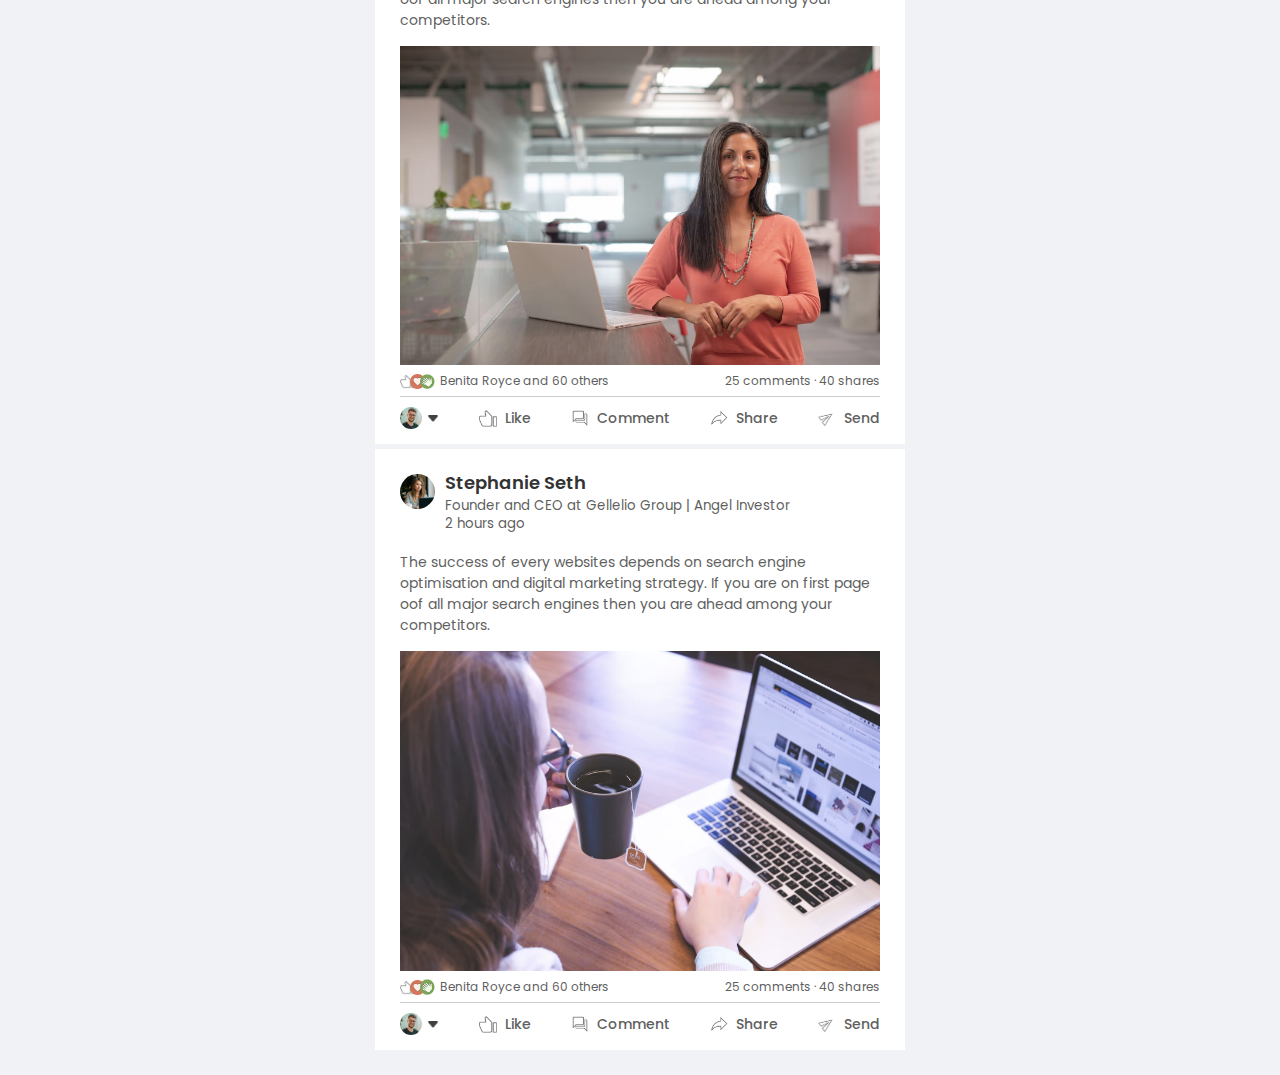
==== commit 7eeef1d2: "commit" ====
--- a/index.html
+++ b/index.html
@@ -60,18 +60,47 @@
 
       <!-- || profile dropdown menu -->
       <div class="profile-menu-wrap">
-       <div class="profile-menu">
-        <div class="user-info">
-         <img src="/images/user-1.png">
-         <div>
-          <h3>Rayan Wilson</h3>
-         <a href="#">See your profile</a>
-         </div>
-        </div>
-       </div>
-      </div>
-
-
+        <div class="profile-menu">
+          <div class="user-info">
+            <img src="/images/user-1.png" />
+            <div>
+              <h3>Rayan Wilson</h3>
+              <a href="#">See your profile</a>
+            </div>
+          </div>
+
+          <hr />
+          <a href="#" class="profile-menu-link">
+            <img src="/images/feedback.png" />
+            <p>Give Feedback</p>
+            <span>></span>
+          </a>
+
+          <a href="#" class="profile-menu-link">
+            <img src="/images/setting.png" />
+            <p>Settings & Privacy</p>
+            <span>></span>
+          </a>
+
+          <a href="#" class="profile-menu-link">
+            <img src="/images/help.png" />
+            <p>Help & Support</p>
+            <span>></span>
+          </a>
+
+          <a href="#" class="profile-menu-link">
+            <img src="/images/display.png" />
+            <p>Display & Accessibility</p>
+            <span>></span>
+          </a>
+
+          <a href="#" class="profile-menu-link">
+            <img src="/images/logout.png" />
+            <p>Logout</p>
+            <span>></span>
+          </a>
+        </div>
+      </div>
     </nav>
     <!-- || Navbar close -->
 
@@ -368,7 +397,6 @@
             </div>
           </div>
         </div>
-
       </div>
 
       <!-- || right-sidebar -->
--- a/css/style.css
+++ b/css/style.css
@@ -575,3 +575,29 @@
   color: #c9dbf8;
   font-size: 13px;
 }
+
+.profile-menu hr {
+  border: 0;
+  height: 1px;
+  width: 100%;
+  background: #fff;
+  margin: 15px 0 10px;
+}
+
+.profile-menu-link {
+  display: flex;
+  align-items: center;
+  color: #fff;
+  margin: 12px 0;
+  font-size: 14px;
+}
+
+.profile-menu-link p {
+  width: 100%;
+}
+
+.profile-menu-link img {
+  width: 35px;
+  border-radius: 50%;
+  margin-right: 15px;
+}
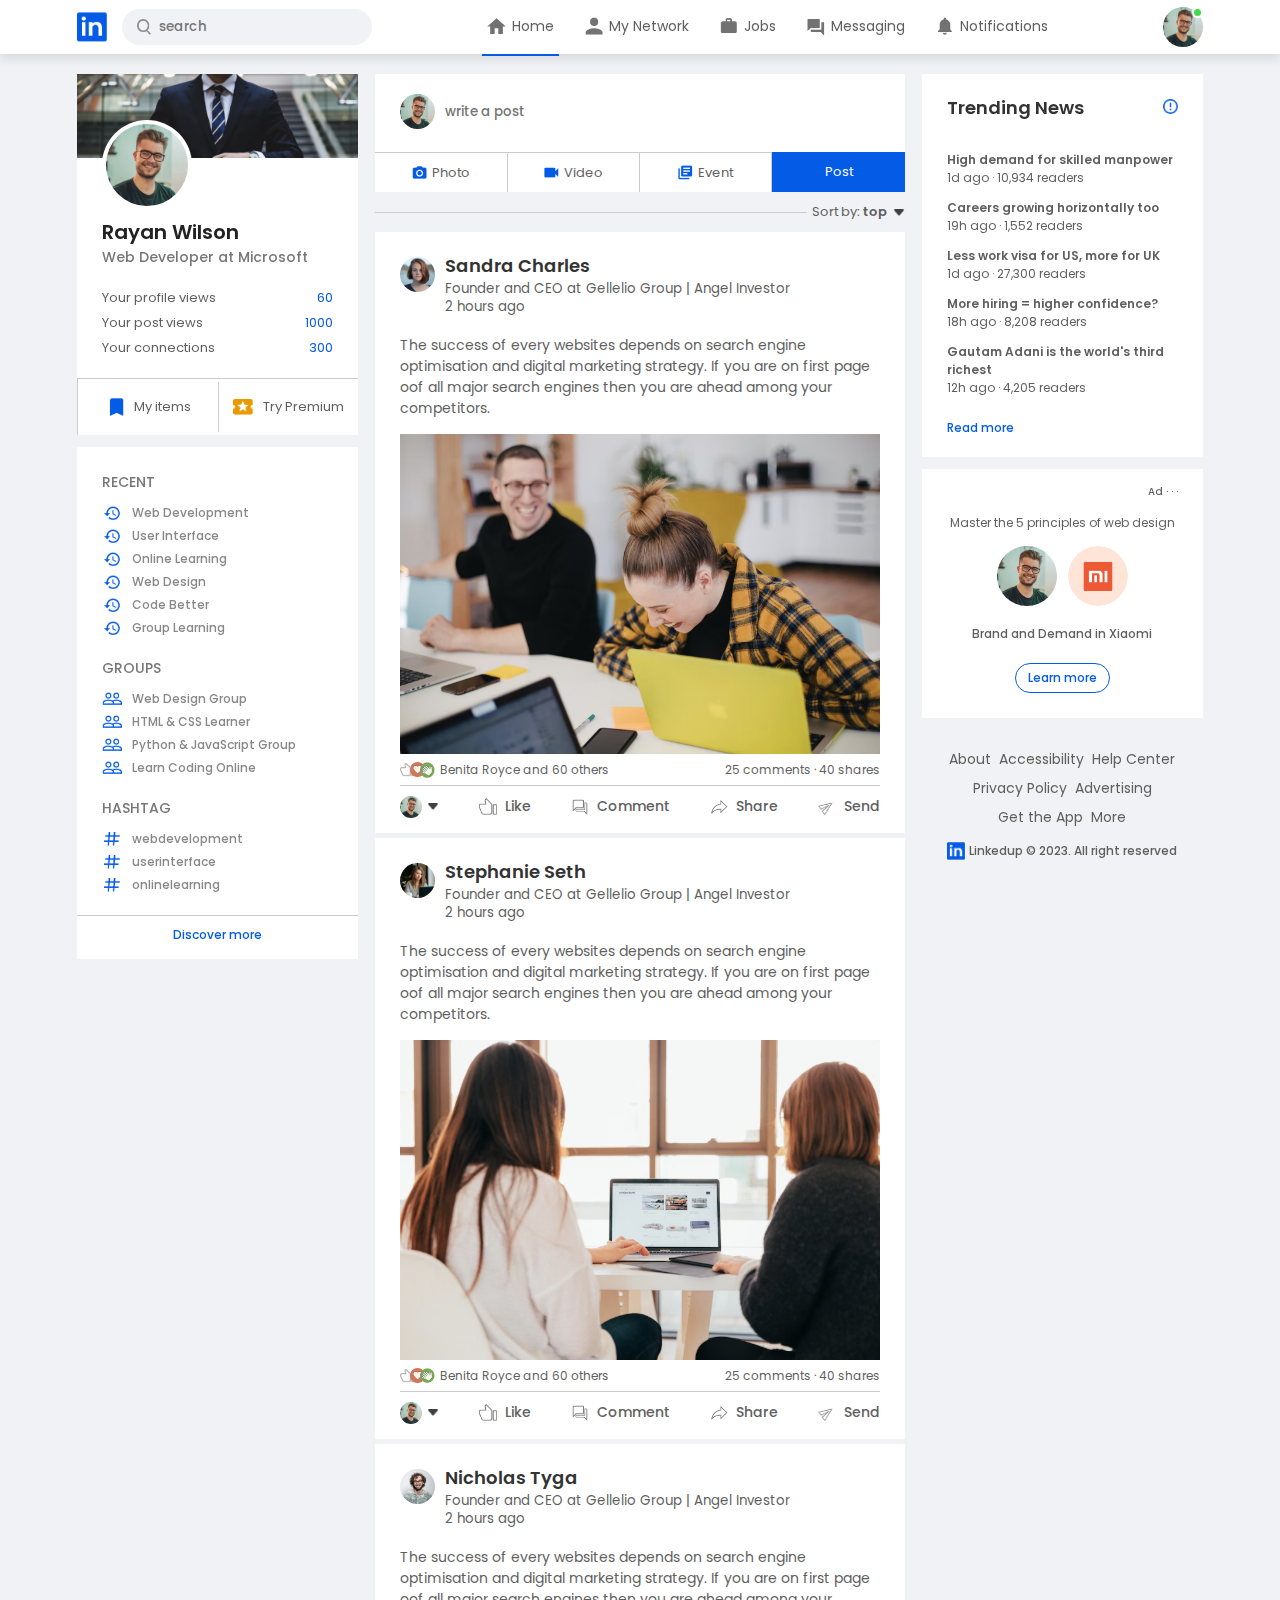
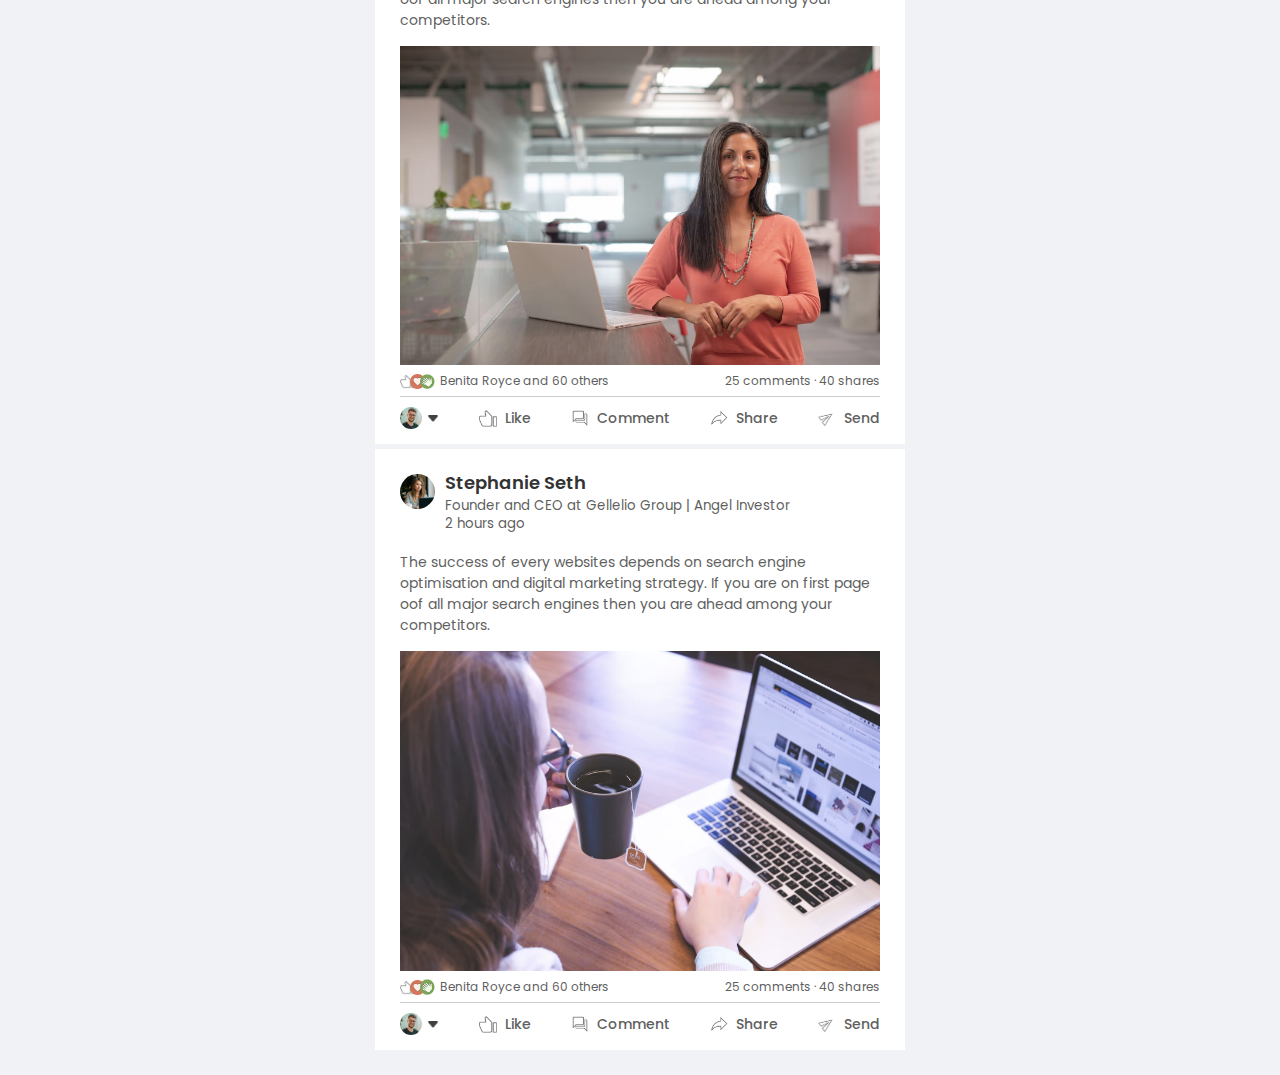
==== commit 06168106: "commit" ====
--- a/index.html
+++ b/index.html
@@ -54,12 +54,14 @@
       </div>
       <div class="navbar-right">
         <div class="online">
-          <img src="/images/user-1.png" class="nav-profile-img" />
+          <img
+            src="/images/user-1.png"
+            class="nav-profile-img" onclick="toggleMenu()"/>
         </div>
       </div>
 
       <!-- || profile dropdown menu -->
-      <div class="profile-menu-wrap">
+      <div class="profile-menu-wrap" id="profileMenu">
         <div class="profile-menu">
           <div class="user-info">
             <img src="/images/user-1.png" />
@@ -448,5 +450,16 @@
         </div>
       </div>
     </div>
+
+
+<script>
+  let profileMenu = document.getElementById("profileMenu");
+
+function toggleMenu() {
+  profileMenu.classList.toggle("open-menu");
+}
+</script>
+
+    
   </body>
 </html>
--- a/css/style.css
+++ b/css/style.css
@@ -546,6 +546,13 @@
   top: 100%;
   right: 5%;
   width: 320px;
+  height: 0;
+  overflow: hidden;
+  transition: max-height 0.5s;
+}
+
+.profile-menu-wrap.open-menu {
+  max-height: 400px;
 }
 
 .profile-menu {
